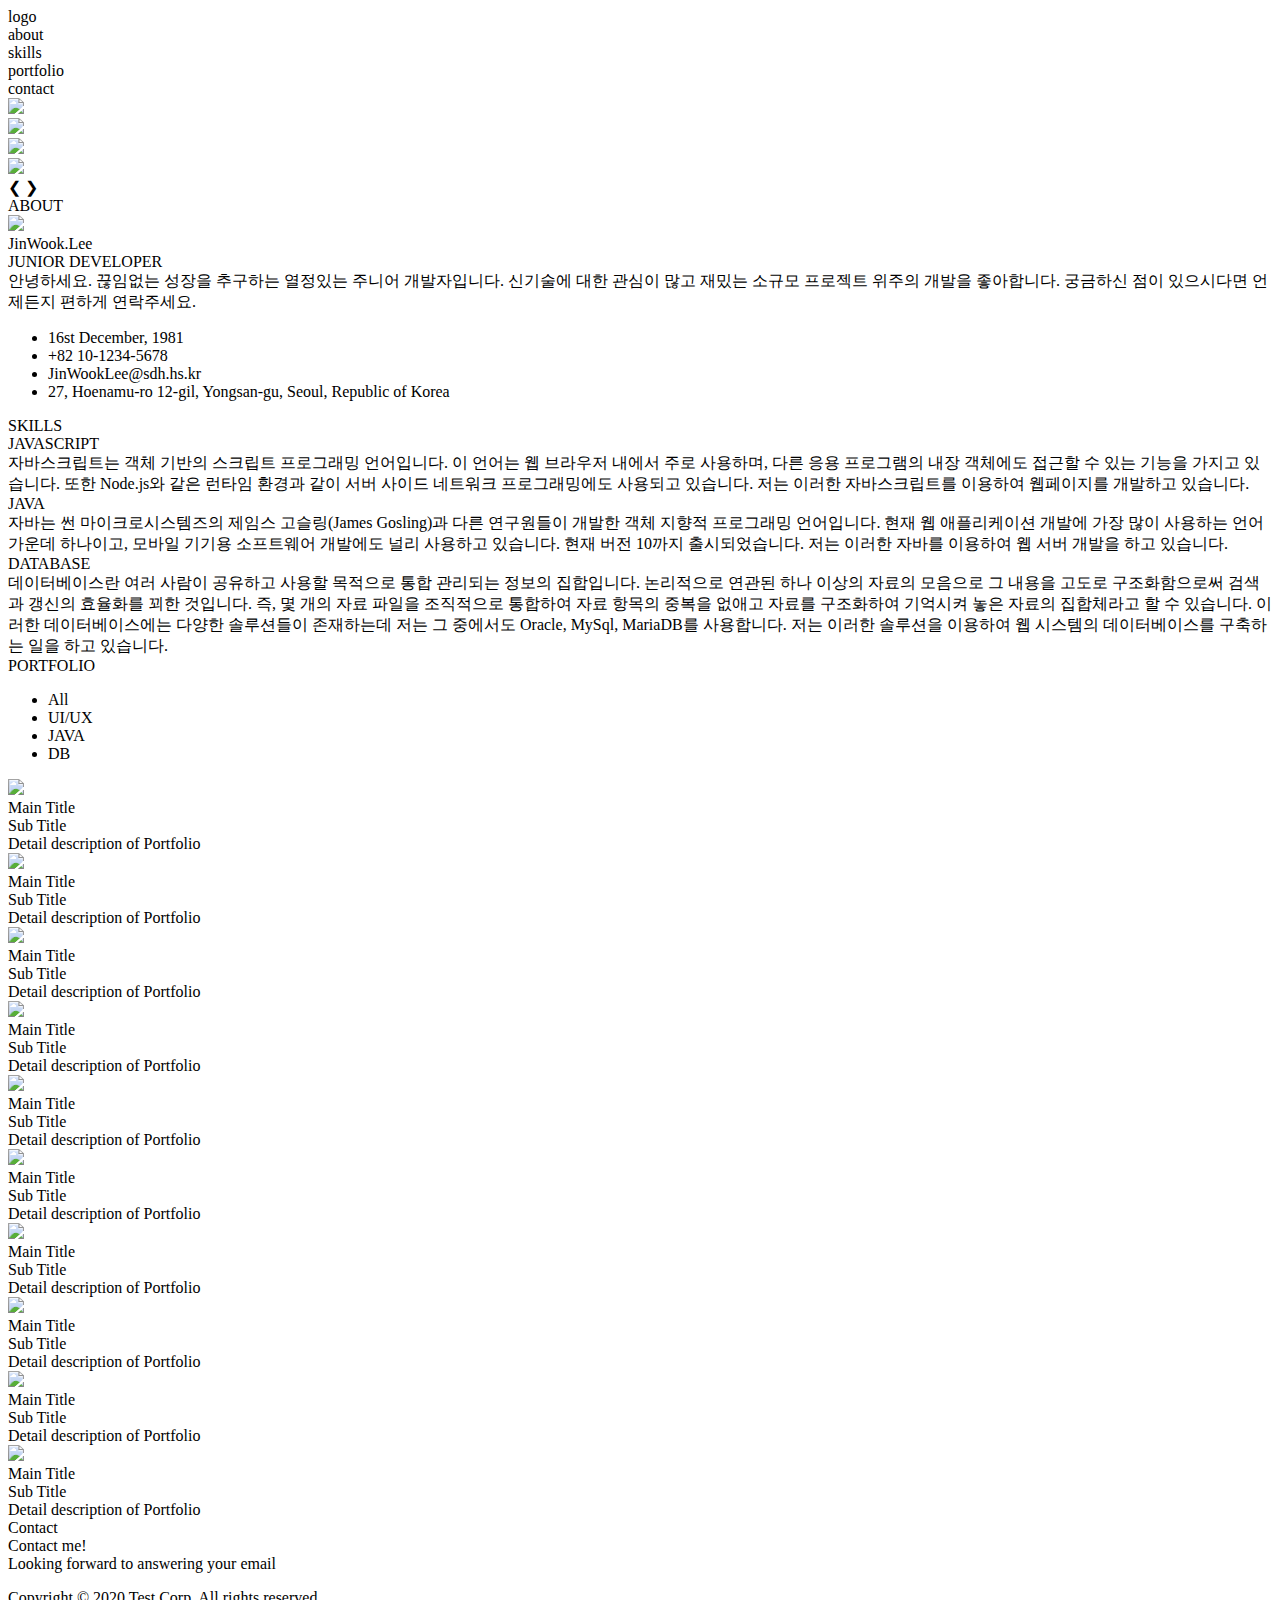
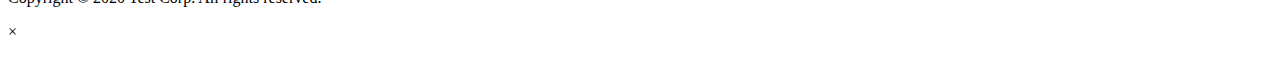
==== index.html @ b7432ef3 "Main Page Update" ====
<!DOCTYPE html>
<html lang="ko">

<head>
    <!-- html문서가 사용자에게 보여지기 전 사전준비 영역 -->
    <meta charset="utf-8">
    <meta http-equiv="X-UA-Compatible" content="IE=edge"> <!-- 인터넷익스플로러에서 최신버전으로 렌더링 할 수 있게 해줌 -->
    <!-- 반응형 페이지 -->
    <meta name="viewport"
        content="width=device-width, initial-scale=1.0, maximum-scale=1.0, minimum-scale=1.0, user-scalable=no">

    <title>Sample</title>
    <!-- 인터넷 익스플로러에서 자바스크립트 관련 차단된 컨텐츠 허용 뜨는것 방지-->
    <!-- saved from url=(0013)about:internet -->

    <!-- icon -->
    <link rel="stylesheet" href="https://use.fontawesome.com/releases/v5.6.3/css/all.css"
        integrity="sha384-UHRtZLI+pbxtHCWp1t77Bi1L4ZtiqrqD80Kn4Z8NTSRyMA2Fd33n5dQ8lWUE00s/" crossorigin="anonymous">

    <!-- fonts -->
    <link href="https://fonts.googleapis.com/css?family=Heebo|Noto+Sans+KR" rel="stylesheet">

    <!-- user style -->
    <link rel="stylesheet" href="./css/common.css">
</head>

<body>
    <!-- Main Navigation Bar -->
    <!-- css와 js접근이 용이하도록 id와 class부여 -->
    <header class="header-area navbar-fade" id="header">
        <nav class="navbar">
            <a class="navbar-brand" id="navbarBrand">logo</a>
            <a class="navbar-toggler" id="toggleBtn"><i class="fa fa-bars"></i></a>
            <div class="navbar-menu" id="menu">
                <div class="nav-item"><a class="nav-link" id="navbarAbout">about</a></div>
                <div class="nav-item"><a class="nav-link" id="navbarSkills">skills</a></div>
                <div class="nav-item"><a class="nav-link" id="navbarPortfolio">portfolio</a></div>
                <div class="nav-item"><a class="nav-link" id="navbarContact">contact</a></div>
            </div>
        </nav>
    </header>

    <!-- Main ImgSlide -->
    <div class="section-container">
        <div class="welcome-area">
            <div class="container">
                <div class="image-slide fade">
                    <img src="img/mainPic1.jpg">
                </div>
                <!-- fade효과를 주기위해 fade class추가 -->
                <div class="image-slide fade">
                    <img src="img/programming.jpg">
                </div>
                <div class="image-slide fade">
                    <img src="img/laptop-2588606_1920.jpg">
                </div>
                <div class="image-slide fade">
                    <img src="img/hacker-1569744_1920.jpg">
                </div>
                <!-- button tag: 이전:imagePrev / 다음:imageNext -->
                <a class="image-prev" id="imagePrev">&#10094;</a>
                <a class="image-next" id="imageNext">&#10095;</a>

                <!-- 각각의 점을 제어 -->
                <div class="dots">
                    <span class="dot" id="firstDot"></span>
                    <span class="dot" id="secondDot"></span>
                    <span class="dot" id="thirdDot"></span>
                    <span class="dot" id="forthDot"></span>
                </div>
            </div>
        </div>

        <!-- Menu About -->
        <!-- css에서 스타일적용 위해 class와 id 만들어주기 -->
        <section class="about-area" id="about">
            <div class="title">
                ABOUT
            </div>
            <div class="picture">
                <img src="img/about_me.jpg">
                <div class="name">JinWook.Lee</div>
                <div class="description">JUNIOR DEVELOPER</div>
            </div>
            <div class="text">
                <div class="intro">
                    안녕하세요. 끊임없는 성장을 추구하는 열정있는 주니어 개발자입니다. 신기술에 대한 관심이 많고 재밌는 소규모 프로젝트 위주의 개발을 좋아합니다. 궁금하신 점이 있으시다면 언제든지
                    편하게 연락주세요.
                </div>
                <ul>
                    <li>
                        <div class="info">
                            <i class="far fa-calendar-alt"></i> 16st December, 1981
                        </div>
                    </li>
                    <li>
                        <div class="info">
                            <i class="fa fa-phone"></i> +82 10-1234-5678
                        </div>
                    </li>
                    <li>
                        <div class="info">
                            <i class="fa fa-envelope"></i> JinWookLee@sdh.hs.kr
                        </div>
                    </li>
                    <li>
                        <div class="info">
                            <i class="fa fa-home"></i> 27, Hoenamu-ro 12-gil, Yongsan-gu, Seoul, Republic of Korea
                        </div>
                    </li>
                </ul>
                <div class="sns">
                    <a>
                        <i class="fab fa-facebook-f"></i>
                    </a>
                    <a>
                        <i class="fab fa-twitter"></i>
                    </a>
                    <a>
                        <i class="fab fa-linkedin-in"></i>
                    </a>
                    <a>
                        <i class="fab fa-google-plus-g"></i>
                    </a>
                    <a>
                        <i class="fab fa-instagram"></i>
                    </a>
                </div>
            </div>
        </section>

        <!-- Menu Skills -->
        <!-- CSS,JS 에서 스타일적용 위해 class와 id 만들어주기 -->
        <section class="skills-area" id="skills">
            <div class="title">
                SKILLS
            </div>
            <div class="container">
                <div class="item">
                    <div class="icon"><span><i class="fab fa-js-square"></i></span></div>
                    <div class="service">JAVASCRIPT</div>
                    <div class="content">자바스크립트는 객체 기반의 스크립트 프로그래밍 언어입니다. 이 언어는 웹 브라우저 내에서 주로 사용하며, 다른 응용 프로그램의 내장 객체에도
                        접근할 수 있는 기능을 가지고 있습니다. 또한 Node.js와 같은 런타임 환경과 같이 서버 사이드 네트워크 프로그래밍에도 사용되고 있습니다. 저는 이러한 자바스크립트를
                        이용하여 웹페이지를 개발하고 있습니다.</div>
                </div>

                <div class="item">
                    <div class="icon"><span><i class="fab fa-java"></i></span></div>
                    <div class="service">JAVA</div>
                    <div class="content">자바는 썬 마이크로시스템즈의 제임스 고슬링(James Gosling)과 다른 연구원들이 개발한 객체 지향적 프로그래밍 언어입니다. 현재 웹
                        애플리케이션 개발에 가장 많이 사용하는 언어 가운데 하나이고, 모바일 기기용 소프트웨어 개발에도 널리 사용하고 있습니다. 현재 버전 10까지 출시되었습니다. 저는 이러한
                        자바를 이용하여 웹 서버 개발을 하고 있습니다.</div>
                </div>

                <div class="item">
                    <div class="icon"><span><i class="fas fa-database"></i></span></div>
                    <div class="service">DATABASE</div>
                    <div class="content">데이터베이스란 여러 사람이 공유하고 사용할 목적으로 통합 관리되는 정보의 집합입니다. 논리적으로 연관된 하나 이상의 자료의 모음으로 그 내용을
                        고도로 구조화함으로써 검색과 갱신의 효율화를 꾀한 것입니다. 즉, 몇 개의 자료 파일을 조직적으로 통합하여 자료 항목의 중복을 없애고 자료를 구조화하여 기억시켜 놓은 자료의
                        집합체라고 할 수 있습니다. 이러한 데이터베이스에는 다양한 솔루션들이 존재하는데 저는 그 중에서도 Oracle, MySql, MariaDB를 사용합니다. 저는 이러한
                        솔루션을 이용하여 웹 시스템의 데이터베이스를 구축하는 일을 하고 있습니다.</div>
                </div>
            </div>
        </section>

        <!-- Menu Portfolio -->
        <section class="portfolio-area" id="portfolio">
            <div class="title">
                PORTFOLIO
            </div>
            <div class="filter">
                <ul class="list">
                    <li class="listItem active" id="all">
                        All
                    </li>
                    <li class="listItem" id="uiux">
                        UI/UX
                    </li>
                    <li class="listItem" id="java">
                        JAVA
                    </li>
                    <li class="listItem" id="db">
                        DB
                    </li>
                </ul>
            </div>
            <div class="container">
                <div class="filterItem db">
                    <div class="image">
                        <!-- 사진 hover시 사진모양 아이콘 -->
                        <div class="overlay"><i class="far fa-image"></i></div>
                        <img src="img/programming-2115930_1920.jpg">
                    </div>
                    <div class="main">
                        Main Title
                    </div>
                    <div class="sub">
                        Sub Title
                    </div>
                    <div class="text">
                        Detail description of Portfolio
                    </div>
                </div>
                <div class="filterItem java">
                    <div class="image">
                        <div class="overlay"><i class="far fa-image"></i></div>
                        <img src="img/laptop-2588074_1920.jpg">
                    </div>
                    <div class="main">
                        Main Title
                    </div>
                    <div class="sub">
                        Sub Title
                    </div>
                    <div class="text">
                        Detail description of Portfolio
                    </div>
                </div>
                <div class="filterItem uiux java">
                    <div class="image">
                        <div class="overlay"><i class="far fa-image"></i></div>
                        <img src="img/work-731198_1920.jpg">
                    </div>
                    <div class="main">
                        Main Title
                    </div>
                    <div class="sub">
                        Sub Title
                    </div>
                    <div class="text">
                        Detail description of Portfolio
                    </div>
                </div>
                <div class="filterItem uiux">
                    <div class="image">
                        <div class="overlay"><i class="far fa-image"></i></div>
                        <img src="img/web-design-2906159_1920.jpg">
                    </div>
                    <div class="main">
                        Main Title
                    </div>
                    <div class="sub">
                        Sub Title
                    </div>
                    <div class="text">
                        Detail description of Portfolio
                    </div>
                </div>
                <div class="filterItem java">
                    <div class="image">
                        <div class="overlay"><i class="far fa-image"></i></div>
                        <img src="img/code-1839406_1920.jpg">
                    </div>
                    <div class="main">
                        Main Title
                    </div>
                    <div class="sub">
                        Sub Title
                    </div>
                    <div class="text">
                        Detail description of Portfolio
                    </div>
                </div>
                <div class="filterItem db">
                    <div class="image">
                        <div class="overlay"><i class="far fa-image"></i></div>
                        <img src="img/programming-593312_1920.jpg">
                    </div>
                    <div class="main">
                        Main Title
                    </div>
                    <div class="sub">
                        Sub Title
                    </div>
                    <div class="text">
                        Detail description of Portfolio
                    </div>
                </div>
                <div class="filterItem uiux">
                    <div class="image">
                        <div class="overlay"><i class="far fa-image"></i></div>
                        <img src="img/laptop-926775_1920.jpg">
                    </div>
                    <div class="main">
                        Main Title
                    </div>
                    <div class="sub">
                        Sub Title
                    </div>
                    <div class="text">
                        Detail description of Portfolio
                    </div>
                </div>
                <div class="filterItem db">
                    <div class="image">
                        <div class="overlay"><i class="far fa-image"></i></div>
                        <img src="img/computer-1209641_1920.jpg">
                    </div>
                    <div class="main">
                        Main Title
                    </div>
                    <div class="sub">
                        Sub Title
                    </div>
                    <div class="text">
                        Detail description of Portfolio
                    </div>
                </div>
                <div class="filterItem java db">
                    <div class="image">
                        <div class="overlay"><i class="far fa-image"></i></div>
                        <img src="img/coding-1853305_1920.jpg">
                    </div>
                    <div class="main">
                        Main Title
                    </div>
                    <div class="sub">
                        Sub Title
                    </div>
                    <div class="text">
                        Detail description of Portfolio
                    </div>
                </div>
                <div class="filterItem uiux db">
                    <div class="image">
                        <div class="overlay"><i class="far fa-image"></i></div>
                        <img src="img/laptop-2557586_1920.jpg">
                    </div>
                    <div class="main">
                        Main Title
                    </div>
                    <div class="sub">
                        Sub Title
                    </div>
                    <div class="text">
                        Detail description of Portfolio
                    </div>
                </div>
            </div>
        </section>
     
        <!-- Contact Section -->
        <section class="contact-area" id="contact">
            <div class="title">
                Contact
            </div>
            <div class="subtitle">
                <div class="name">Contact me!<br>Looking forward to answering your email</div>
            </div>
            <div class="container">
                
            </div>
        </section>
    </div>

    <footer class="footer-area">
        <div class="sns">
            <div class="item" id="facebook"><i class="fab fa-facebook-square"></i></div>
            <div class="item" id="twitter"><i class="fab fa-twitter"></i></div>
            <div class="item" id="linkedin"><i class="fab fa-linkedin"></i></div>
            <div class="item" id="google"><i class="fab fa-google-plus"></i></div>
            <div class="item" id="instagram"><i class="fab fa-instagram"></i></div>
        </div>
        <div class="info">
            <p>Copyright © 2020 Test Corp. All rights reserved.</p>
        </div>
    </footer>

     <!-- Modal - Portfolio -->
        <!-- Portfolio item click => detail descrition을 모달형식으로 띄어줌 -->
        <div id="portfolioModal" class="modal">
            <span class="close" id="modalClose">&times;</span> <!-- Close Button(x표시)-->
            <div class="container">
                <img id="modalImage">
                <div id="modalMain" class="modal-main"></div>
                <div id="modalSub" class="modal-sub"></div>
                <div id="modalText" class="modal-text"></div>
            </div>
        </div>


    <!-- user script -->
    <script src="./script/common.js"></script>
</body>

</html>
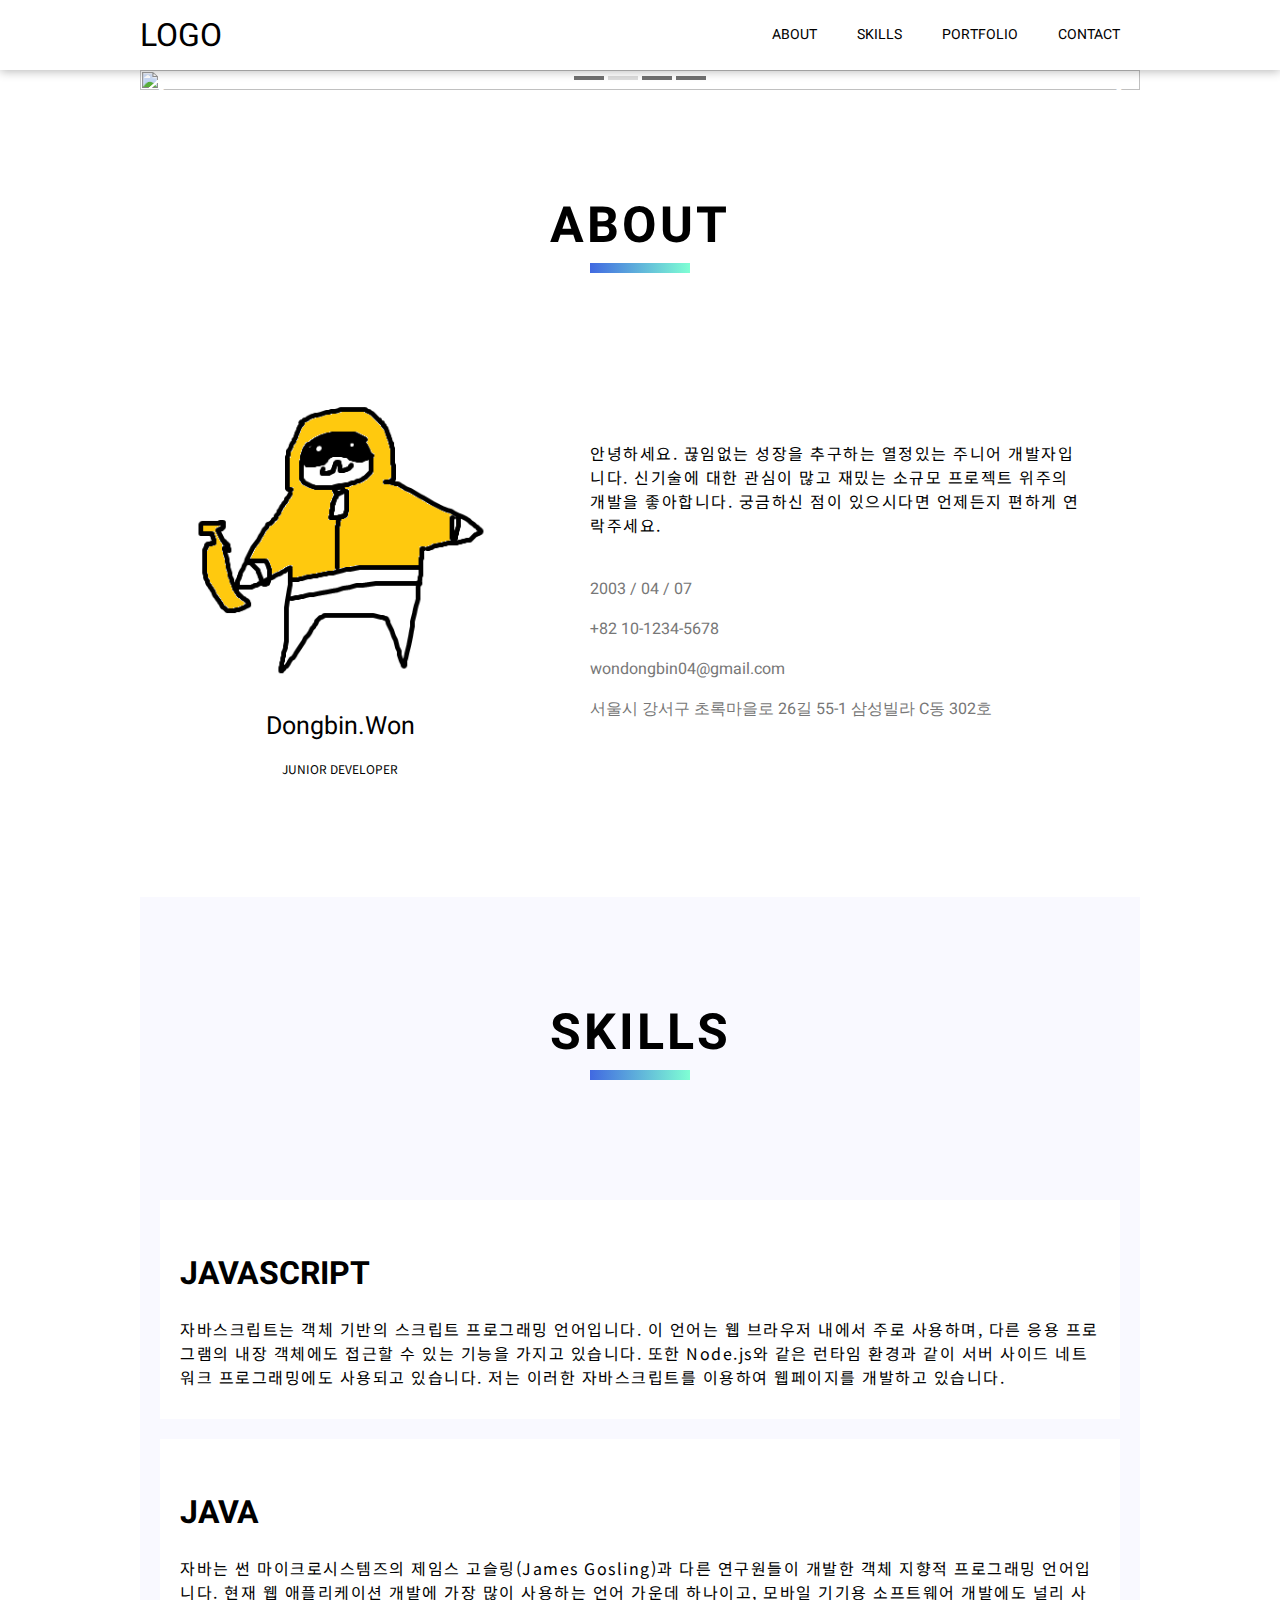
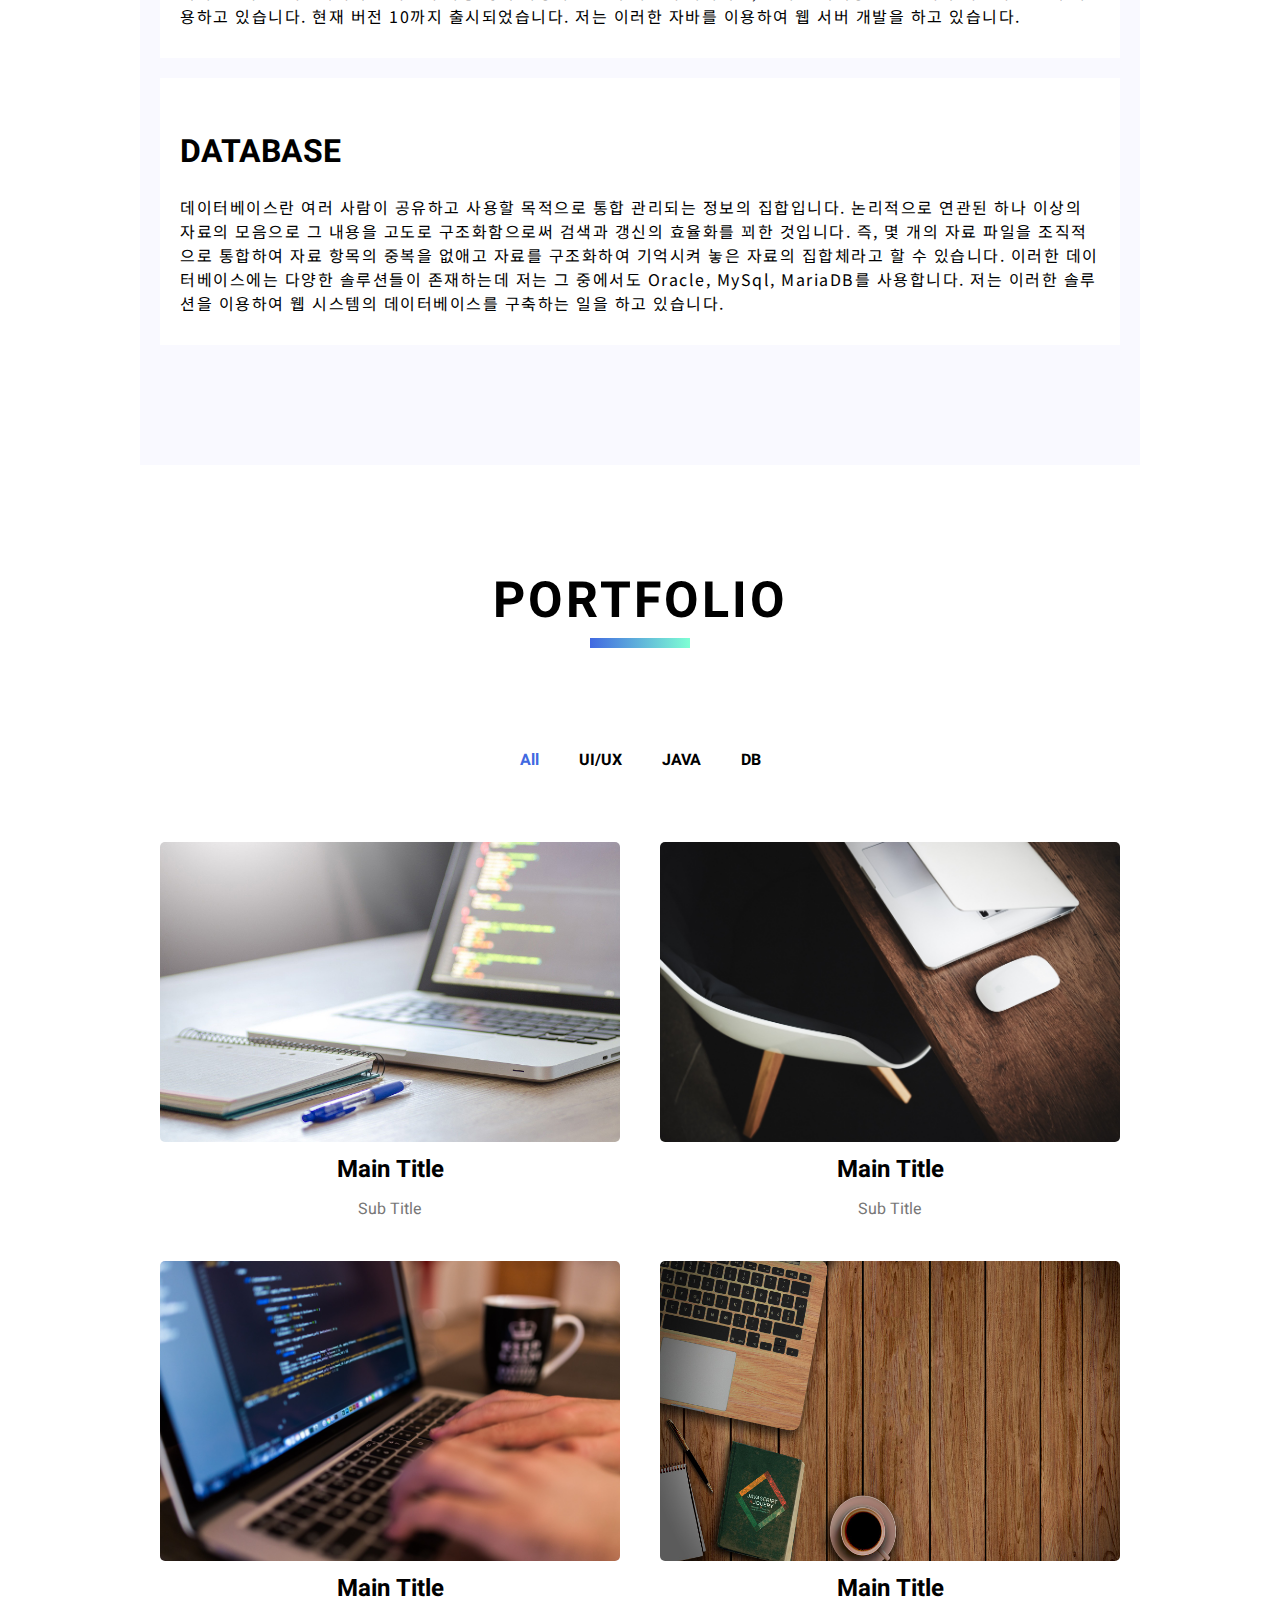
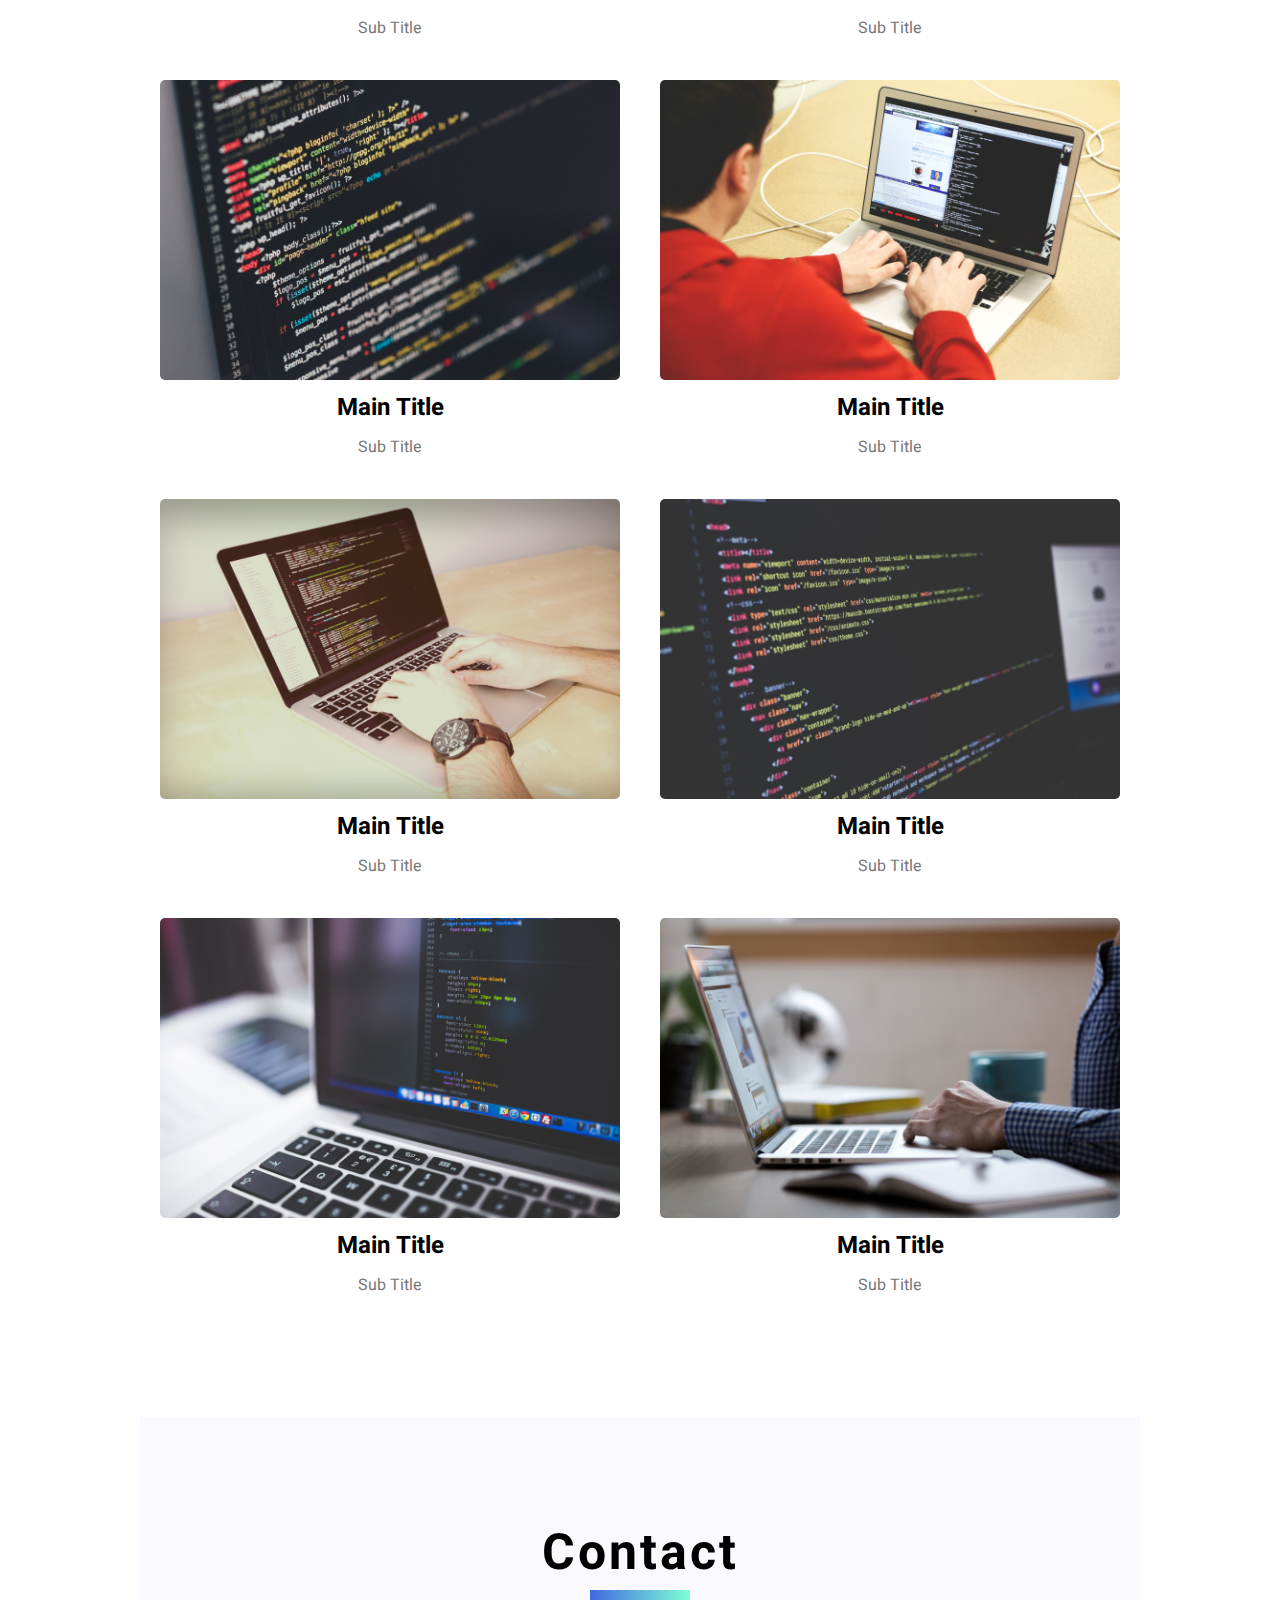
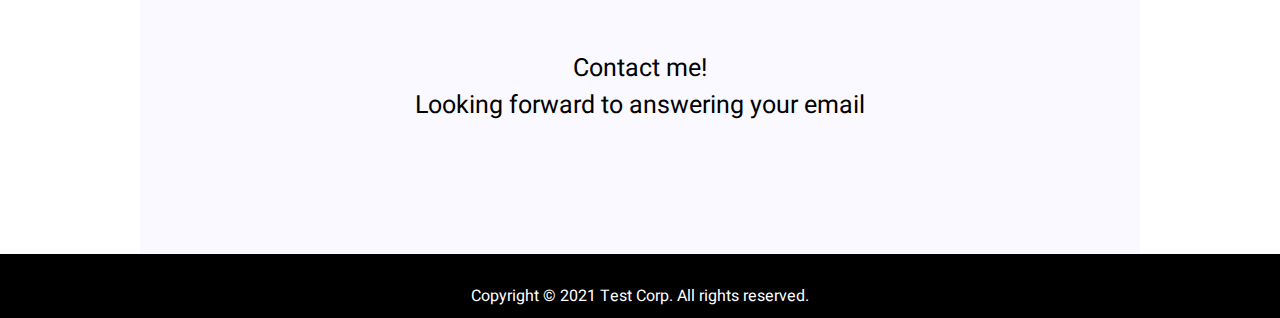
==== commit 248e5387: "프로필 업로드" ====
--- a/index.html
+++ b/index.html
@@ -9,13 +9,14 @@
     <meta name="viewport"
         content="width=device-width, initial-scale=1.0, maximum-scale=1.0, minimum-scale=1.0, user-scalable=no">
 
-    <title>Sample</title>
+    <title>Profile</title>
     <!-- 인터넷 익스플로러에서 자바스크립트 관련 차단된 컨텐츠 허용 뜨는것 방지-->
     <!-- saved from url=(0013)about:internet -->
 
     <!-- icon -->
     <link rel="stylesheet" href="https://use.fontawesome.com/releases/v5.6.3/css/all.css"
         integrity="sha384-UHRtZLI+pbxtHCWp1t77Bi1L4ZtiqrqD80Kn4Z8NTSRyMA2Fd33n5dQ8lWUE00s/" crossorigin="anonymous">
+    <link href="/img/about_me.png" rel="shortcut icon" type="image/x-icon">
 
     <!-- fonts -->
     <link href="https://fonts.googleapis.com/css?family=Heebo|Noto+Sans+KR" rel="stylesheet">
@@ -78,8 +79,8 @@
                 ABOUT
             </div>
             <div class="picture">
-                <img src="img/about_me.jpg">
-                <div class="name">JinWook.Lee</div>
+                <img src="img/about_me.png">
+                <div class="name">Dongbin.Won</div>
                 <div class="description">JUNIOR DEVELOPER</div>
             </div>
             <div class="text">
@@ -90,7 +91,7 @@
                 <ul>
                     <li>
                         <div class="info">
-                            <i class="far fa-calendar-alt"></i> 16st December, 1981
+                            <i class="far fa-calendar-alt"></i> 2003 / 04 / 07
                         </div>
                     </li>
                     <li>
@@ -100,12 +101,12 @@
                     </li>
                     <li>
                         <div class="info">
-                            <i class="fa fa-envelope"></i> JinWookLee@sdh.hs.kr
+                            <i class="fa fa-envelope"></i> wondongbin04@gmail.com
                         </div>
                     </li>
                     <li>
                         <div class="info">
-                            <i class="fa fa-home"></i> 27, Hoenamu-ro 12-gil, Yongsan-gu, Seoul, Republic of Korea
+                            <i class="fa fa-home"></i> 서울시 강서구 초록마을로 26길 55-1 삼성빌라 C동 302호
                         </div>
                     </li>
                 </ul>
@@ -362,7 +363,7 @@
             <div class="item" id="instagram"><i class="fab fa-instagram"></i></div>
         </div>
         <div class="info">
-            <p>Copyright © 2020 Test Corp. All rights reserved.</p>
+            <p>Copyright © 2021 Test Corp. All rights reserved.</p>
         </div>
     </footer>
 
--- a/css/common.css
+++ b/css/common.css
@@ -0,0 +1,844 @@
+/* COMMON */
+* {
+    margin: 0;
+    padding: 0;
+    font-size: 0;
+}
+
+body {
+    box-sizing: border-box;
+    /* Chrom, Safari Broweser */
+    -webkit-box-sizing: border-box; 
+    /* firefox Browser */
+    -moz-box-sizing: border-box;
+    word-break: break-all;
+    font-family: 'Heebo', sans-serif;
+}
+
+img {
+    width: 100%;
+    height: 100%;
+}
+
+a {
+    text-decoration: none;
+    font-size: 14px;
+    text-transform: uppercase;
+}
+
+/* 앞의 점 없애기 */
+ul {
+    list-style-type: none;
+}
+
+.header-area {
+    position: relative;
+    top: 0;
+    left: 0;
+    width: 100%;
+    z-index: 99;
+    background-color: white;
+    box-shadow: 0 1px 10px rgba(0, 0, 0, 0.3);
+}
+
+
+/* Navigation Bar1 */
+
+/* Animation effect */
+.navbar-fade {
+    animation-name: navbar-fade;
+    animation-duration: 0.5s;
+    -webkit-animation-name: navbar-fade;
+    -webkit-animation-duration: 0.5s;
+}
+
+@keyframes navbar-fade {
+    from { opacity: .4}
+    to { opacity: 1 }
+}
+
+@-webkit-keyframes navbar-fade {
+    from { opacity: .4}
+    to { opacity: 1 }
+}
+
+/* Javascript에서 동적으로 추가 제거해주기 때문 */
+.header-area.navbar-fixed {
+    position: fixed;
+}
+
+/* 자식선택자*/
+.header-area > .navbar {
+    width: calc(100% - 120px);
+    margin: 0 60px;
+    overflow: hidden;
+}
+
+/*@media: navBar의 width를 브러우저의 너비에 따라 바꾸기 위해
+즉 반응형 웹을 만들기 위해 media query 사용! 화면의 종류와 크기에
+따라서 디자인을 달리 줄 수 있는 CSS의 기능입니다. */
+
+ /* 반응형 - 브라우저 너비가 992px 이상일 경우 적용되는 CSS블록 */
+@media (min-width: 992px) {
+    .header-area > .navbar {
+        max-width: 900px;
+        margin: 0 auto;
+    }
+}
+
+ /* 반응형 - 브라우저 너비가 1200px 이상일 경우 적용되는 CSS블록 */
+@media (min-width: 1200px) {
+    .header-area > .navbar {
+        max-width: 1000px;
+    }    
+}
+
+/* navbar-brand 라는 태그를 세로 가운데 정렬 */
+.header-area > .navbar > .navbar-brand {
+    display: inline-block;
+    /* 위에서 부터 50% 떨어진곳에 navbar-brand 위치 */
+    position: absolute;
+    top: 50%;
+    /* 자신의 높이에 50% 해당하는 길이 만큼 위로 끌어올림  */
+    transform: translateY(-50%);
+    font-size: 32px;
+    cursor: pointer;
+}
+
+.header-area > .navbar > .navbar-toggler * {
+    font-size: 32px;
+}
+
+/* navbar-toggler 클래스 정의 */
+.header-area > .navbar > .navbar-toggler {
+    float: right;
+    height: 70px;
+    line-height: 70px;
+    font-size: 32px;
+    cursor: pointer;
+}
+
+/* 반응형 - 992px이상일 경우 toggler 숨김 */
+@media(min-width: 992px) {
+    .header-area > .navbar > .navbar-toggler {
+        display: none;
+    }
+}
+
+.header-area > .navbar > .navbar-menu {
+    position: absolute;
+    background-color: rgba(0, 0, 0, 0.5);
+    top: 70px;
+    left: 0;
+    width: 100%;
+    height:0px;
+    transition: 0.5s ease;
+    overflow: hidden;
+}
+
+.header-area > .navbar > .navbar-menu.show {
+    height: 200px;
+}
+
+.header-area > .navbar > .navbar-menu > .nav-item {
+    float: none;
+    display: block;
+    height: 50px;
+    line-height: 50px;
+}
+
+/* 마우스 포인터가 올라와있을때 색상 지정 */
+.header-area > .navbar > .navbar-menu > .nav-item:hover * {
+    background-color: rgba(0, 0, 0, 0.4);
+}
+
+/* navbar-menu 링크들의 폰트색상 지정 */
+.header-area > .navbar > .navbar-menu > .nav-item > .nav-link {
+    display: block;
+    padding-left: 50px;
+    color:white;
+    cursor: pointer;
+}
+
+/* 반응형 - 992px 이상일때 보여지는 스타일 */
+@media (min-width: 992px) {
+    .header-area > .navbar > .navbar-menu {
+        position: relative;
+        background-color: transparent;
+        float: right;
+        top: 0;
+        width: auto;
+        height: auto;
+        transition: none;
+    }
+
+    .header-area > .navbar > .navbar-menu.show {
+        height: auto;
+    }
+
+    .header-area > .navbar > .navbar-menu > .nav-item {
+        display: inline-block;
+        height: 70px;
+        line-height: 70px;
+    }
+
+    .header-area > .navbar > .navbar-menu > .nav-item:hover * {
+        background-color: transparent;
+    }
+
+    .header-area > .navbar > .navbar-menu > .nav-item > .nav-link {
+        display: block;
+        padding: 0 20px;
+        color: black;
+    }
+}
+
+/* Imgage Slide(이미지슬라이드) */
+
+/* SECTION CONTAINER */
+.section-container {
+	max-width: 1000px;
+	margin: 0 auto;
+}
+
+/* WELCOME AREA */
+.welcome-area {
+	height: auto;
+}
+
+.welcome-area > .container {
+	position: relative;
+	height: 100%;
+}
+
+.welcome-area > .container > .image-slide {
+	height: 100%;
+}
+
+.welcome-area > .container > .image-prev,
+.welcome-area > .container > .image-next {
+	cursor: pointer; 
+	position: absolute;
+	top: 50%;
+	width: auto;
+    padding: 16px;    
+    margin-top: -22px; /* margin-top: 위로 끌어올려지게 됨 */
+	color: white;
+	font-weight: bold;
+	font-size: 18px;
+    transition: 0.6s ease;
+    /* 꼭지점의 둥근스타일 */
+    border-radius: 0 3px 3px 0;
+    /* not drag */
+    user-select: none;
+    -webkit-user-select: none;
+    -moz-user-select: none;
+}
+
+.welcome-area > .container > .image-next {
+	right: 0;
+	border-radius: 3px 0 0 3px;
+}
+
+.welcome-area > .container > .image-prev:hover,
+.welcome-area > .container > .image-next:hover {
+	background-color: rgba(0,0,0,0.8);
+}
+
+.welcome-area > .container > .dots {
+	position: absolute;
+	width: 100%;
+	bottom: 10px;
+	text-align: center;
+}
+
+.welcome-area > .container > .dots > .dot {
+	cursor: pointer;
+	height: 4px;
+	width: 30px;
+	margin: 0 2px;
+	background-color: #717171;
+	display: inline-block;
+	transition: background-color 0.6s ease;
+}
+
+/* dot active 이거나 hover 되었을때 background */
+.welcome-area > .container > .dots > .dot.active,
+.welcome-area > .container > .dots > .dot:hover {
+	background-color: #ddd;
+}
+
+/* Animation Effect */
+.welcome-area > .container > .fade {    
+	animation-name: fade; /* @keyframes 이름 */
+    animation-duration: 1.5s;  /* 타임 프레임의 길이, 키프레임이 동작하는 시간을 설정할 때 사용 */
+    -webkit-animation-name: fade;  /* @-webkit-keyframes 이름 */
+    -webkit-animation-duration: 1.5s;
+    -moz-animation-name: fade; /* @-moz-keyframes 이름 */
+    -moz-animation-duration: 1.5s;
+}
+
+/* 투명도 0.4 ~ 1로 변경 */
+/* @keyframes: CSS 애니메이션에서 구간을 정하고 각 구간별로 어떤 스타일을 적용시킬지 정하는 문법 */
+@keyframes fade {
+    from {opacity: .4} 
+    to {opacity: 1}
+}
+
+/* Vendor prefixes: Cross Browsing (Chrome & Safari)*/
+@-webkit-keyframes fade {
+	from {opacity: .4} 
+	to {opacity: 1}
+}
+
+@-moz-keyframes fade {
+	from {opacity: .4} 
+	to {opacity: 1}
+}
+
+
+/* About SECTION */
+
+section {
+    padding: 100px 0;
+}
+
+.title {
+    font-size: 50px;
+    font-weight: bold;
+    text-align: center; /* 가운데 정렬 */    
+    letter-spacing: 3px; /* 글자간 간격 */    
+    padding-bottom: 100px;
+}
+
+.title::after {
+    content: "";
+    display: block;
+    width: 100px;
+    height: 10px;
+    margin: 0 auto;
+    background-image: linear-gradient(to right, royalblue, aquamarine);
+}
+
+
+/* ABOUT SECTION */
+.about-area {
+	height: auto;
+	position: relative;
+}
+
+.about-area > .picture {
+	display: block;
+	text-align: center;
+	padding: 20px;
+}
+
+/* 반응형 - 992px이상일 경우 picture이 40% 차지하도록 */
+@media (min-width: 992px) {
+	.about-area > .picture {
+		width: calc(40% - 40px);
+		display: inline-block;
+	}
+}
+
+
+.about-area > .picture > img {
+	max-width: 300px;
+	max-height: 300px;
+    border-radius: 15px;/* img 테두리 둥글게 */    
+}
+
+.about-area > .picture > .name {
+	font-size: 25px;
+	text-align: center;
+	padding: 15px 0;
+}
+
+.about-area > .picture > .description {
+	font-size: 12px;
+	font-family: 'Noto Sans KR', sans-serif;
+}
+
+
+.about-area > .text {
+	display: block;
+	padding: 30px;
+}
+
+/* 반응형 - 992px이상일 경우 60%만 차지하도록 */
+@media (min-width: 992px) {
+	.about-area > .text {
+		width: calc(60% - 100px);
+		display: inline-block;
+		padding: 0 50px;
+	}
+}
+
+/* about-area자손에 해당하는 모든요소들의 font-size:16px  */
+.about-area > .text * {
+	font-size: 16px;
+}
+
+.about-area > .text > .intro {
+	padding: 20px 0;
+    font-family: 'Noto Sans KR', sans-serif;    
+    letter-spacing: 1.5px; /* 글자사이 간격 */
+    
+}
+
+.about-area > .text > ul {
+	padding: 20px 0;
+}
+
+.about-area > .text > ul > li {
+	height: 40px;
+}
+
+
+.about-area > .text > ul > li > .info {
+	color: #777;
+}
+
+
+.about-area > .text > ul > li > .info > i {
+	color: royalblue;
+}
+
+.about-area > .text > .sns {
+	text-align: right;
+}
+
+/* 반응형 - 992px 이상일 경우 정렬을 왼쪽정렬로 */
+@media (min-width: 992px) {
+	.about-area > .text > .sns {
+		text-align: left;
+	}
+}
+
+
+.about-area > .text > .sns > a {
+	width: 50px;
+	line-height: 50px;
+	background-color: #eee;
+	border-radius: 5px;
+	font-size: 16px;
+	display: inline-block;
+	text-align: center;
+	cursor: pointer; /* 마우스 커서 변경 */
+}
+
+/* 마우스 올렸을때 효과 */
+.about-area > .text > .sns > a:hover {
+	background-image: linear-gradient(to right, royalblue , aquamarine);
+}
+
+/* Skills SECTION */
+
+/* Skills AREA */
+.skills-area {
+	height: auto;
+	background-color: #f9f9ff;
+}
+
+.skills-area > .container {
+	text-align: center;
+}
+
+.skills-area > .container > .item {
+	height: auto;
+	background-color: white;
+	padding: 20px;
+	margin: 20px;
+	text-align: left;
+	transition: all 0.5s ease;
+}
+
+/* 마우스 닿았을 때 효과 */
+.skills-area > .container > .item:hover {
+	transform: scale(1.025);
+	box-shadow: 0 6px 20px 0 rgba(0, 0, 0, 0.2);
+}
+
+/* 아이콘 속성 */
+.skills-area > .container > .item > .icon {
+	padding: 10px 0;
+	display: inline-block;
+}
+
+/* <i>태그 속성 */
+.skills-area > .container > .item > .icon > span > i {
+	font-size: 48px;
+	color: #aaa;
+}
+
+.skills-area > .container > .item > .service {
+	font-size: 32px;
+	font-weight: bold;
+	padding: 10px 0;
+}
+
+.skills-area > .container > .item > .content {
+	font-size: 16px;
+	font-family: 'Noto Sans KR', sans-serif;
+	letter-spacing: 1.5px;
+	padding: 10px 0;
+}
+
+
+/* Portfolio SECTION */
+
+.portfolio-area {
+	height: auto;
+}
+
+.portfolio-area > .filter > .list {
+	text-align: center;
+}
+
+.portfolio-area > .filter > .list > .listItem {
+	display: inline-block;
+	font-weight: bold;
+	padding: 0 20px;
+	font-size: 16px;
+	cursor: pointer;
+}
+
+/* list(All, uiux, java, db)에 마우스 hover, active시 color 변경 */
+.portfolio-area > .filter > .list > .listItem:hover,
+.portfolio-area > .filter > .list > .listItem.active {
+	color: royalblue;
+}
+
+.portfolio-area > .container {
+	padding-top: 50px;
+}
+
+.portfolio-area > .container > .filterItem {
+	display: none;
+	width: calc(100% - 40px);
+    margin: 20px;
+    /* 20px로 인해 좌우 40px늘어난것을 calc연산으로 상쇄 */
+	text-align: center;
+}
+
+/* 반응형 - 992px 이상 fillterItem 한줄에 2개표시  */
+@media (min-width: 992px) {
+	.portfolio-area > .container > .filterItem {
+        width: calc(50% - 40px);
+        /* 한줄에 2개의 item 표시 */
+    }
+}
+    
+    
+.portfolio-area > .container > .filterItem.show {
+	display: inline-block;
+}
+
+.portfolio-area > .container > .filterItem > .image {
+	position: relative;
+	max-height: 700px;
+}
+
+/* 반응형 - 992px 이상 image class 높이 300px */
+@media (min-width: 992px) {
+	.portfolio-area > .container > .filterItem > .image {
+		height: 300px;
+	}
+}
+
+/* image 태그 안 overay */
+.portfolio-area > .container > .filterItem > .image > .overlay {    
+	position: absolute; /* overay는 image tag를 꽉 채워야하므로 */
+	top: 0;
+	left: 0;
+	width: 100%;
+	height: 100%;
+    opacity: 0; /* 투명하게 */    
+	transition: all 0.3s ease;
+	cursor: pointer;
+}
+
+/* overlay효과는 image class가 hover 되었을때 overlay를 변경 */
+.portfolio-area > .container > .filterItem > .image:hover > .overlay {
+	background-image: linear-gradient(to right, royalblue , aquamarine);
+	opacity: 0.9;
+}
+
+/* image모양 아이콘 */
+.portfolio-area > .container > .filterItem > .image > .overlay > i {
+	position: absolute;
+	top: 50%;
+	left: 50%;
+    transform: translate(-50%, -50%); /* 정가운데 위치 */    
+	color: white;
+	font-size: 48px;
+}
+
+/* image 테두리 둥글게 */
+.portfolio-area > .container > .filterItem > .image > img {
+	border-radius: 5px;
+}
+
+/* 메인제목 스타일 지정 */
+.portfolio-area > .container > .filterItem > .main {
+	font-size: 24px;
+	font-weight: bold;
+	padding: 10px 0;
+}
+
+/* 부제목 스타일 지정 */
+.portfolio-area > .container > .filterItem > .sub {
+	font-size: 16px;
+	color: #777;
+}
+
+/* 상세설명은 클릭하지 않았을때는 안보이게 처리 */
+.portfolio-area > .container > .filterItem > .text {
+	display: none;
+}
+
+/* portfolio 클릭 시 나타나는 상세화면 모달페이지 */
+/* id접근자 */
+#portfolioModal {
+	display: none;
+    position: fixed;     
+	z-index: 100; /* NavgationBar가 99이기 때문에 NavagationBar보다 더 위에 올라올 수 있도록 100 */
+	left: 0;
+	top: 0;
+	width: 100%;
+	height: 100%;
+	overflow: auto;
+	background-color: rgba(0,0,0,0.9);
+	text-align: center;
+	overflow: hidden;
+}
+
+/* 모달화면 X표시 */
+#portfolioModal > .close {
+	display: block;
+	text-align: right;
+	color: #f1f1f1;
+	font-size: 40px;
+	font-weight: bold;
+	transition: 0.3s;
+	cursor: pointer;
+	padding: 0 20px;
+}
+
+/* x표시 hover 시 색상변경 */
+#portfolioModal > .close:hover,
+#portfolioModal > .close:focus {
+	color:#bbb;
+}
+
+#portfolioModal > .container {
+	width: 100%;
+	height: auto;
+}
+
+/* 상세페이지 이미지 크기 */
+#portfolioModal > .container > img {
+	width: calc(100% - 40px);
+	padding: 20px;
+}
+
+/* 반응형 - 화면 992px일때 이미지크기 700px */
+@media (min-width: 992px) {
+	#portfolioModal > .container > img {
+		max-width: 700px;
+	}
+}
+
+/* Modal - Portfolio */
+
+/* Modal Main Title */
+#portfolioModal > .container > .modal-main {
+	position: relative;
+	font-size: 24px;
+	font-weight: bold;
+	color: white;
+	padding: 10px 0;
+}
+
+/* Modal Sub Title */
+#portfolioModal > .container > .modal-sub {
+	font-size: 20px;
+	color: white;
+	padding: 10px 0;
+}
+
+/* Detail description of Portfolio */
+#portfolioModal > .container > .modal-text {
+	font-size: 16px;
+	color: #bbb;
+}
+
+
+/* CONTACT SECTION */
+
+.contact-area{
+	height: auto;
+	position: relative;
+	background-color: #f9f9ff;
+}
+
+.contact-area > .title {
+	font-size: 50px;
+    font-weight: bold;
+    text-align: center; /* 가운데 정렬 */    
+    letter-spacing: 3px; /* 글자간 간격 */    
+    padding-bottom: 20px;
+}
+.contact-area > .subtitle {
+	  display: block;
+	  text-align: right;
+	  padding: 20px;
+}
+  
+@media (min-width: 992px) {
+	  .about-area > .subtitle {
+		  width: calc(40% - 40px);
+		  display: inline-block;
+	}
+}
+  
+.contact-area > .subtitle >.name {
+	font-size: 25px;
+	text-align: center;
+	padding: 10px 0;
+}
+  
+.contact-area > .container{
+	display: block;
+	padding: 30px;
+	
+}
+
+.contact-area > .container > .form-area > .info {
+	font-size: 15px;
+	text-align: center;
+	padding: 10px 0;
+}
+  
+@media (min-width: 992px) {
+	.contact-area > .container {
+		width: calc(90% - 100px);
+		padding: 0 10px;
+		margin: 0px auto;
+	}
+}
+    
+.contact-area > .container > .form-area{
+	background: #F9F9F9;
+	padding: 25px;
+	margin: 20px 0;
+	max-width: 100%;
+	box-shadow: 0 0 20px 0 rgba(0, 0, 0, 0.2), 0 5px 5px 0 rgba(0, 0, 0, 0.24);
+}
+  
+#form h3 {
+	display: block;
+	font-size: 30px;
+	font-weight: 300;
+	margin-bottom: 10px;
+}
+  
+#form h4 {
+	margin: 5px 0 15px;
+	display: block;
+	font-size: 13px;
+	font-weight: 400;
+}
+    
+.contact-area > .container > .form-area > .text > fieldset{
+	border: medium none !important;
+	margin: 0 0 10px;
+	min-width: 100%;
+	padding: 0;
+	width: 100%;
+}
+  
+  
+.contact-area > .container > .form-area > .text > fieldset > input{
+	width: 100%;
+	border: 1px solid #ccc;
+	background: #FFF;
+	margin: 0 0 5px;
+	padding: 0px;
+	height: 30px;	
+	font: 400 12px/16px 'Heebo', sans-serif;
+}
+  
+#form textarea {
+	width: 100%;
+	border: 1px solid #ccc;
+	background: #FFF;
+	margin: 0 0 5px;
+	padding: 0px;
+	height: 150px;
+	max-width: 100%;
+	resize: none;	
+	font: 400 12px/16px 'Heebo', sans-serif;
+}
+  
+.contact-area > .container > .form-area > .text > fieldset > input:hover{
+	-webkit-transition: border-color 0.3s ease-in-out;
+	-moz-transition: border-color 0.3s ease-in-out;
+	transition: border-color 0.3s ease-in-out;
+	border: 4px solid #aaa;    
+}
+  
+#form textarea:hover {
+	-webkit-transition: border-color 0.3s ease-in-out;
+	-moz-transition: border-color 0.3s ease-in-out;
+	transition: border-color 0.3s ease-in-out;
+	border: 4px solid #aaa;
+}
+  
+.contact-area > .container > .form-area > .text fieldset > button{
+	cursor: pointer;
+	width: 100%;
+	border: none;
+	background: skyblue;
+	color: #FFF;
+	margin: 0 0 5px;
+	padding: 10px;
+	font-size: 15px;
+}
+  
+.contact-area > .container > .form-area > .text fieldset > button:hover{
+	background-image: linear-gradient(to right, royalblue , aquamarine);
+	-webkit-transition: background-color 0.3s ease-in-out;
+	-moz-transition: background-colr 0.3s ease-in-out;
+	transition: background-color 0.3s ease-in-out;
+  }
+  
+.contact-area > .container > .form-area > .text fieldset > button:active{
+	box-shadow: inset 0 1px 3px rgba(0, 0, 0, 0.2);
+}
+
+/* FOOTER SECTION */
+.footer-area {
+	height: auto;
+	text-align: center;
+	background-color: black;
+}
+
+.footer-area * {
+	color: white;
+}
+
+.footer-area > .sns > .item {
+	display: inline-block;
+	padding: 10px;
+	cursor: pointer;
+}
+
+.footer-area > .sns > .item > i {
+	font-size: 24px;
+}
+
+.footer-area > .info > p {
+	font-size: 16px;
+	padding: 10px 0;
+}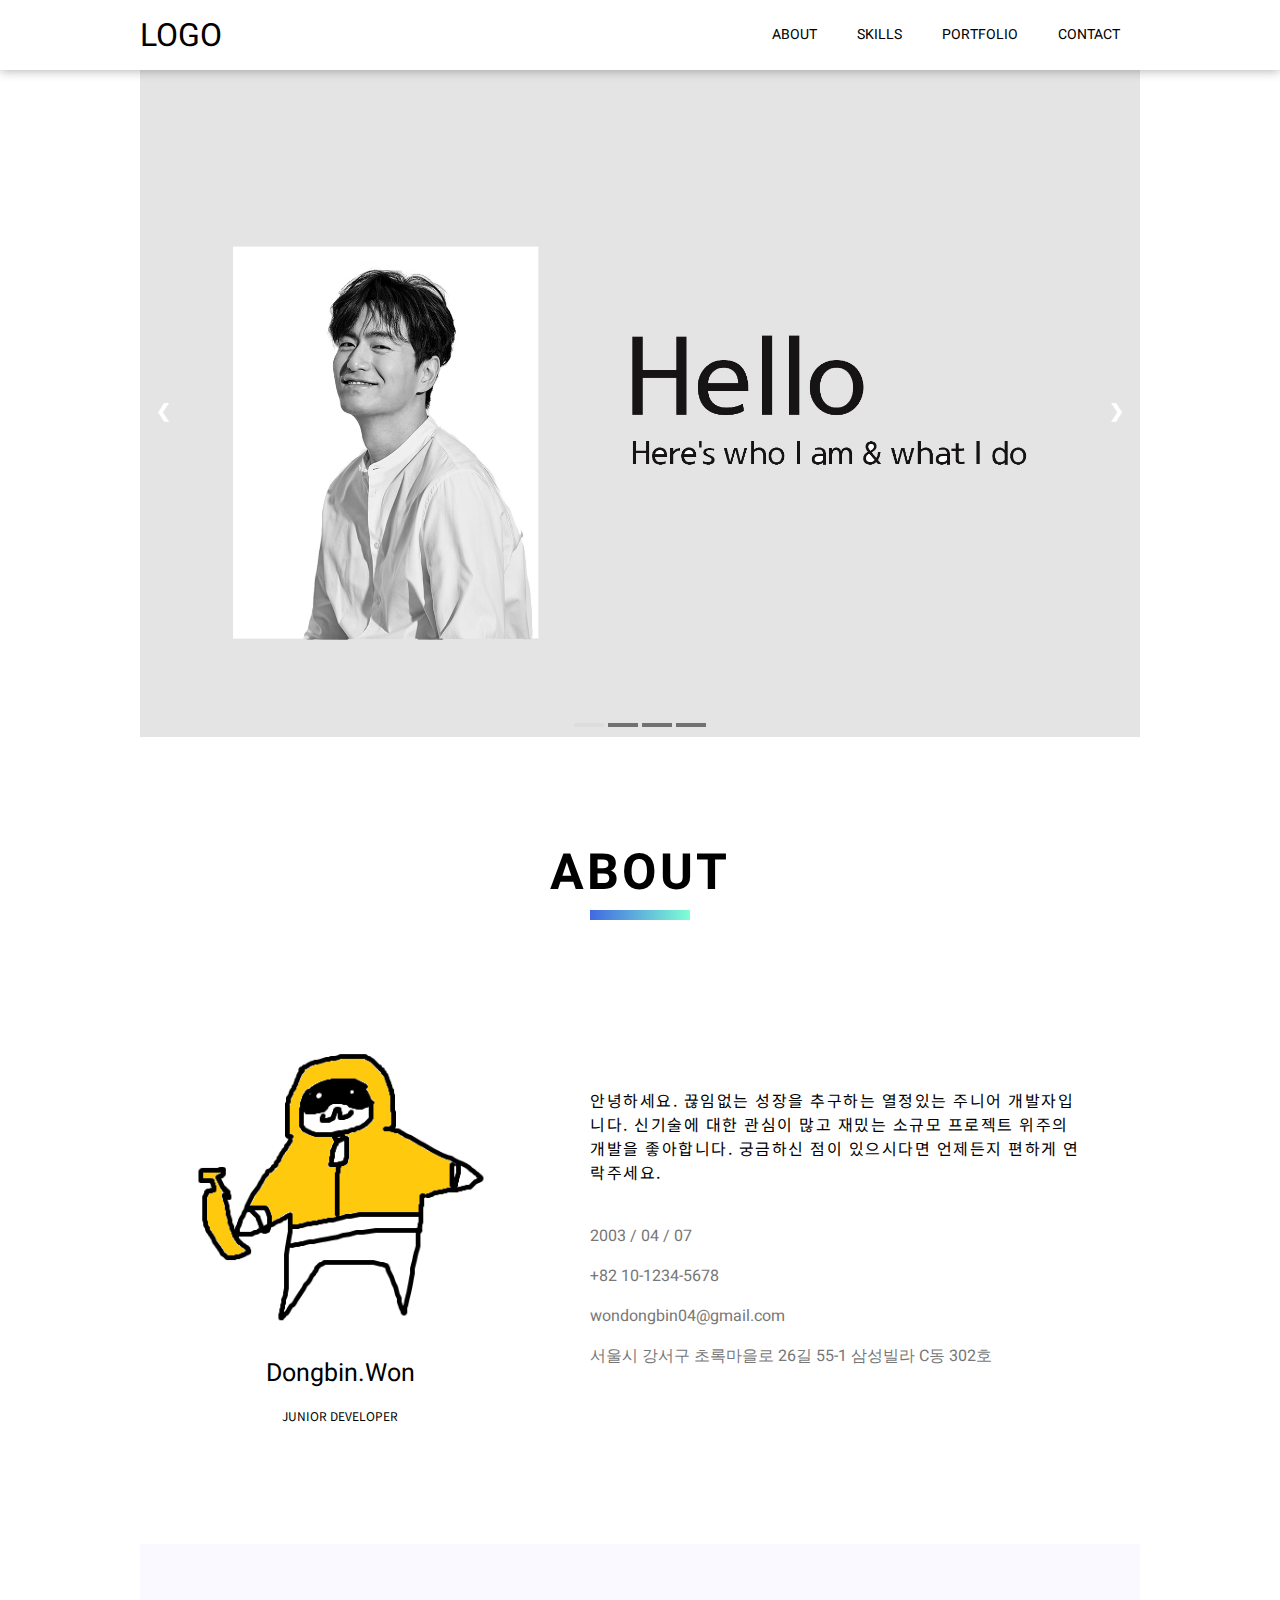
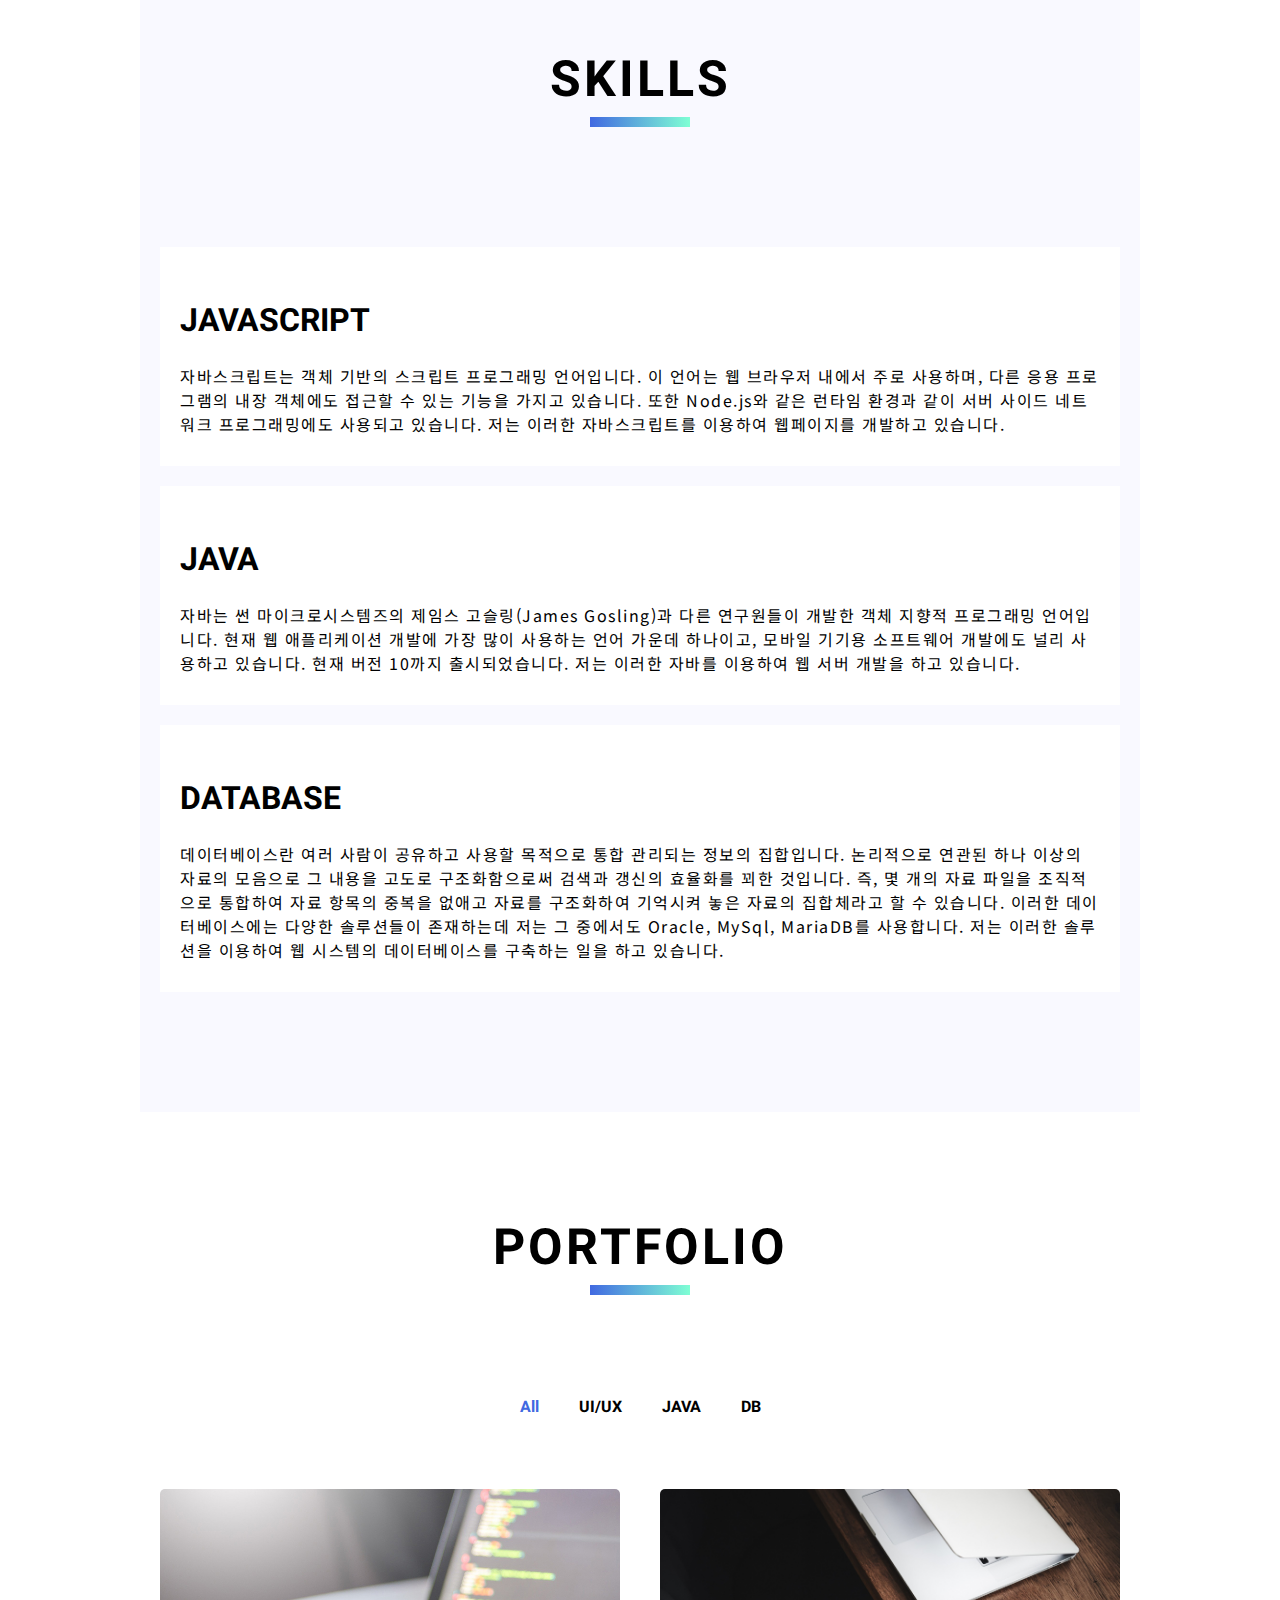
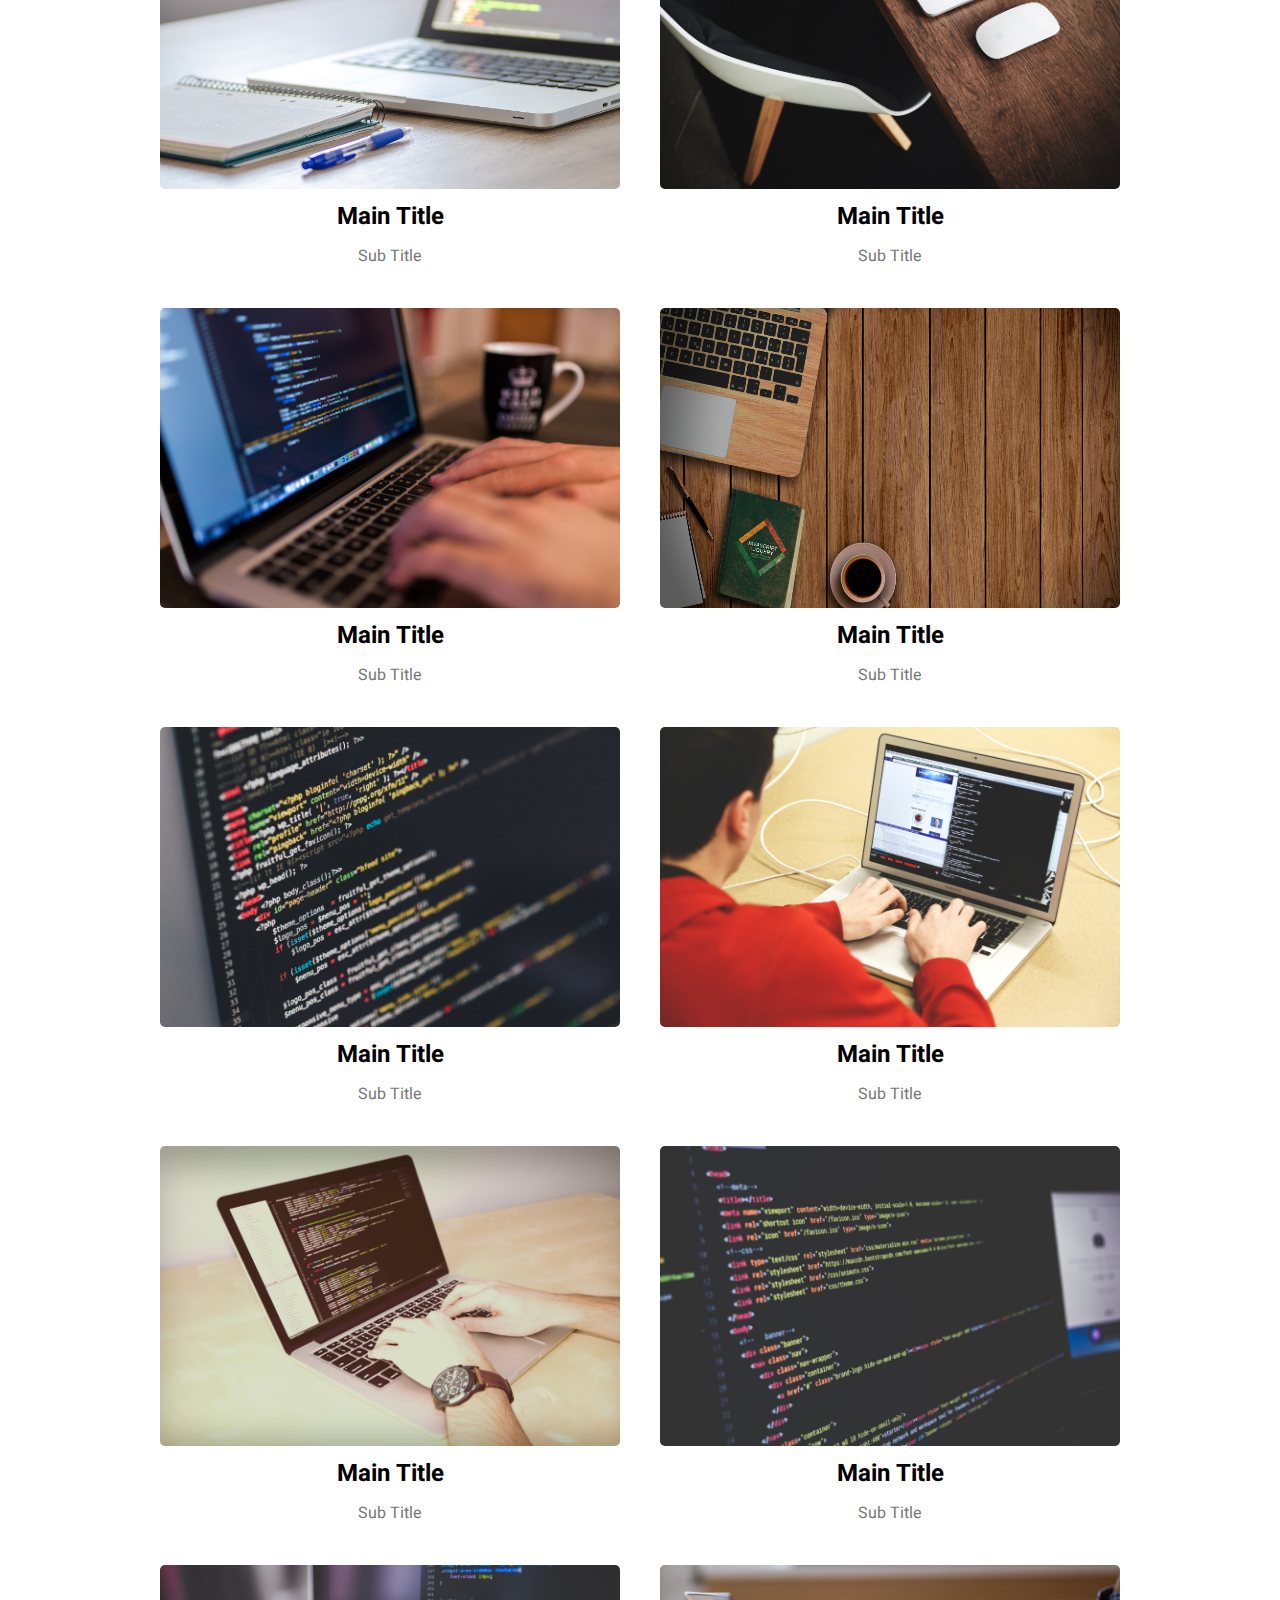
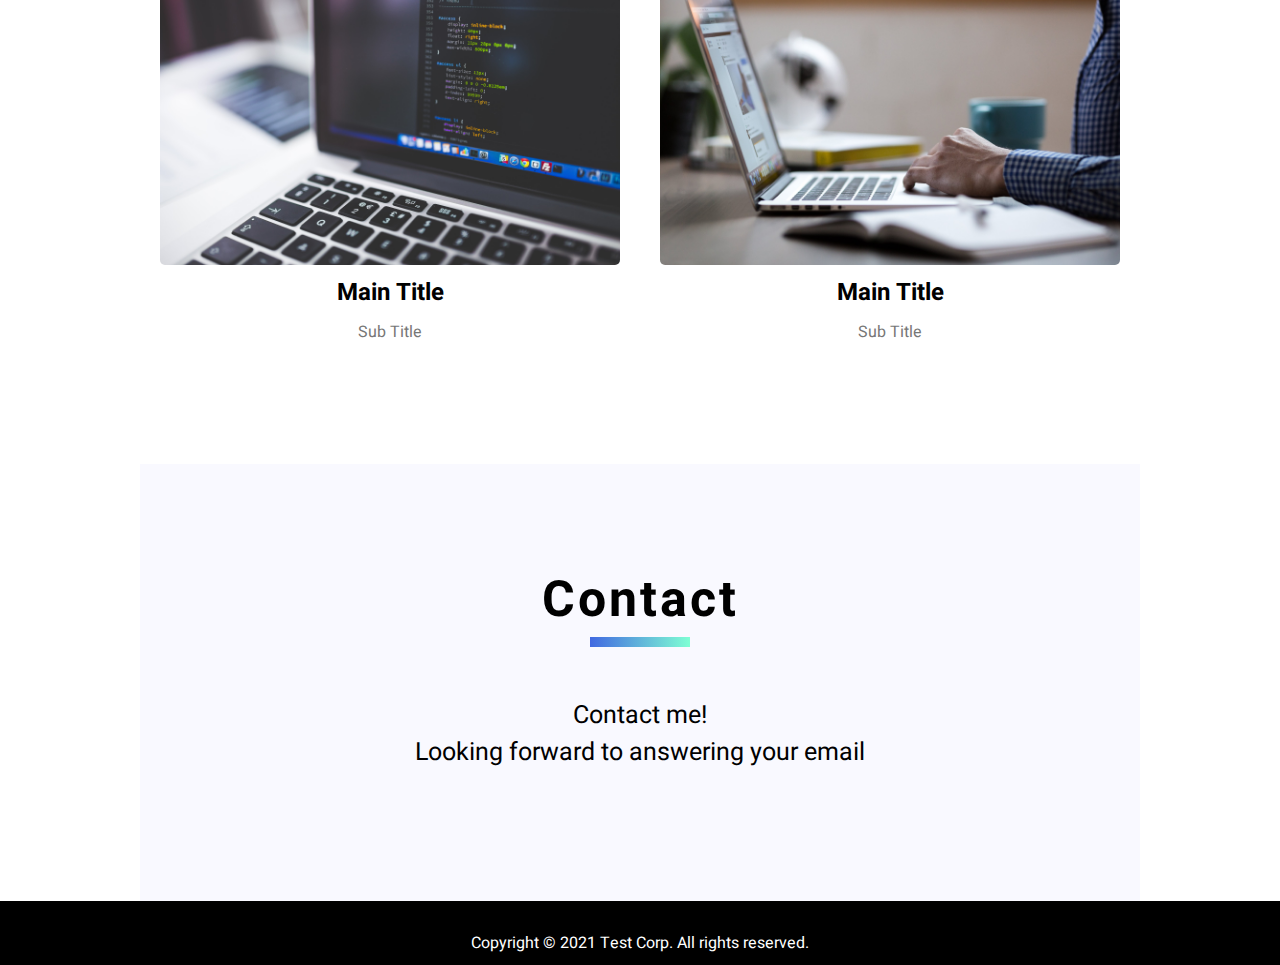
==== commit 43bce772: "Update index.html" ====
--- a/index.html
+++ b/index.html
@@ -50,7 +50,7 @@
                 </div>
                 <!-- fade효과를 주기위해 fade class추가 -->
                 <div class="image-slide fade">
-                    <img src="img/programming.jpg">
+                    <img src="img/programming-593312_1920.jpg">
                 </div>
                 <div class="image-slide fade">
                     <img src="img/laptop-2588606_1920.jpg">
@@ -384,4 +384,4 @@
     <script src="./script/common.js"></script>
 </body>
 
-</html>+</html>
